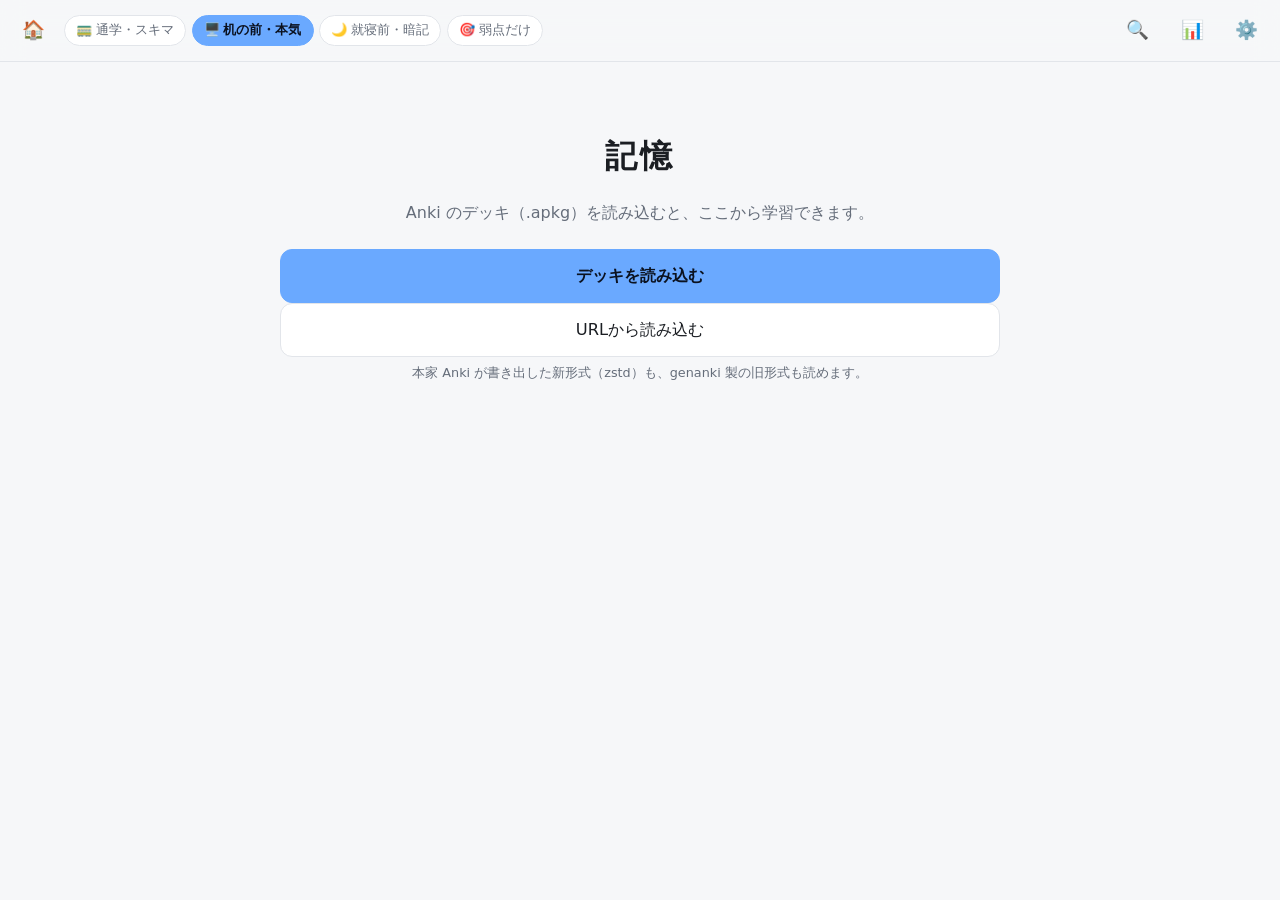
==== index.html @ 16c05936 "学習履歴だけの軽い控え（数KB）を追加。デッキを運ばずに持ち歩ける" ====
<!DOCTYPE html>
<html lang="ja">
<head>
<meta charset="utf-8">
<meta name="viewport" content="width=device-width, initial-scale=1, viewport-fit=cover">
<meta name="theme-color" content="#1b1d21">
<title>記憶 — 自分専用の学習アプリ</title>
<link rel="manifest" href="manifest.webmanifest">
<link rel="apple-touch-icon" href="icon-180.png">
<!-- iOS は manifest を見ないので、全画面表示・題名・ステータスバーは meta で指定する -->
<meta name="apple-mobile-web-app-capable" content="yes">
<meta name="mobile-web-app-capable" content="yes">
<meta name="apple-mobile-web-app-title" content="記憶">
<meta name="apple-mobile-web-app-status-bar-style" content="black-translucent">
<link rel="stylesheet" href="css/style.css">
</head>
<body>

<header id="topbar">
  <button id="btn-home" class="icon-btn" title="ホーム">🏠</button>
  <div id="mode-strip"></div>
  <button id="btn-search" class="icon-btn" title="検索">🔍</button>
  <button id="btn-stats" class="icon-btn" title="統計">📊</button>
  <button id="btn-settings" class="icon-btn" title="設定">⚙️</button>
</header>

<!-- 画面をまたいで出す通知帯。どの画面にいても気づけるようにヘッダ直下に置く。 -->
<div id="banners">
  <div id="update-banner" class="banner hidden">
    <span>新しい版が届いています。</span>
    <button id="btn-reload" class="btn small">今すぐ更新</button>
    <button class="banner-x icon-btn" data-close="update-banner" aria-label="閉じる">✕</button>
  </div>
  <div id="install-banner" class="banner hidden">
    <span>ホーム画面に入れると、圏外でも開けます。</span>
    <button id="btn-install" class="btn small">インストール</button>
    <button class="banner-x icon-btn" data-close="install-banner" aria-label="閉じる">✕</button>
  </div>
  <div id="backup-banner" class="banner warn hidden">
    <span id="backup-msg"></span>
    <button id="btn-backup-now" class="btn small">書き出す</button>
    <button class="banner-x icon-btn" data-close="backup-banner" aria-label="閉じる">✕</button>
  </div>
  <div id="resume-banner" class="banner hidden">
    <span id="resume-msg"></span>
    <button id="btn-resume" class="btn small">続きから</button>
    <button class="banner-x icon-btn" data-close="resume-banner" aria-label="閉じる">✕</button>
  </div>
</div>

<!-- ===================== ホーム ===================== -->
<main id="view-home" class="view">
  <section id="empty-state" class="empty hidden">
    <h1>記憶</h1>
    <p class="lead">Anki のデッキ（.apkg）を読み込むと、ここから学習できます。</p>
    <label class="btn primary big">
      <input type="file" id="file-import-empty" accept=".apkg,.colpkg" hidden>
      デッキを読み込む
    </label>
    <button id="btn-import-url-empty" class="btn big">URLから読み込む</button>
    <p class="hint">本家 Anki が書き出した新形式（zstd）も、genanki 製の旧形式も読めます。</p>
  </section>

  <section id="home-body" class="hidden">
    <div id="today-summary" class="card-panel">
      <div class="today-head">
        <h2>今日</h2>
        <span id="today-date"></span>
      </div>
      <div id="today-counts" class="counts"></div>
      <div id="today-progress" class="progress"><div class="bar"></div></div>
      <div id="today-note" class="muted"></div>
    </div>

    <div class="section-head">
      <h2>デッキ</h2>
      <div class="row-actions">
        <label class="btn small">
          <input type="file" id="file-import" accept=".apkg,.colpkg" hidden>
          読み込む
        </label>
        <button id="btn-new-card" class="btn small">＋作る</button>
        <button id="btn-collapse-all" class="btn small">たたむ</button>
        <button id="btn-only-flagged" class="btn small" title="印を付けたカードだけ">🚩</button>
        <button id="btn-export" class="btn small">書き出す</button>
      </div>
    </div>
    <div id="deck-list"></div>

    <p id="study-hint" class="hint hidden"></p>
    <button id="btn-study-all" class="btn primary big sticky-study">学習をはじめる</button>
  </section>
</main>

<!-- ===================== 学習 ===================== -->
<main id="view-study" class="view hidden">
  <div id="study-head">
    <div id="study-counts"></div>
    <div id="study-deck" class="muted"></div>
  </div>
  <!-- 終わりが見えないと集中が切れるので、残りを常に出す -->
  <div id="study-progress" class="progress"><div class="bar"></div></div>
  <div id="study-progress-text" class="muted"></div>

  <div id="card-area">
    <div id="card-content" class="card-render"></div>
  </div>

  <div id="answer-bar">
    <button id="btn-show" class="btn primary big">解答を見る</button>
    <div id="grade-buttons" class="hidden">
      <button class="grade" data-rating="1"><span class="g-label">思い出せない</span><span class="g-hint">出てこなかった</span><span class="g-ivl"></span></button>
      <button class="grade" data-rating="2"><span class="g-label">あやふや</span><span class="g-hint">時間がかかった</span><span class="g-ivl"></span></button>
      <button class="grade" data-rating="3"><span class="g-label">思い出せた</span><span class="g-hint">少し考えて正解</span><span class="g-ivl"></span></button>
      <button class="grade" data-rating="4"><span class="g-label">即答</span><span class="g-hint">迷わず出た</span><span class="g-ivl"></span></button>
    </div>
    <div id="grade-buttons-2" class="hidden">
      <button class="grade g2" data-rating="1"><span class="g-label">できなかった</span><span class="g-ivl"></span></button>
      <button class="grade g2" data-rating="3"><span class="g-label">できた</span><span class="g-ivl"></span></button>
    </div>
    <div id="undo-strip" class="hidden"><span id="undo-text"></span><button id="undo-now">戻す</button></div>
  </div>

  <div id="study-tools">
    <button id="btn-ai" class="tool">🤖 AIに聞く</button>
    <button id="btn-edit" class="tool">✏️ 直す</button>
    <button id="btn-undo" class="tool">↩ 取り消し</button>
    <button id="btn-suspend" class="tool">⏸ 保留</button>
    <button id="btn-flag" class="tool">🚩 印</button>
  </div>

  <section id="finished" class="hidden empty">
    <h2>今日のぶんは終わりです</h2>
    <p id="finished-detail" class="muted"></p>
    <button id="btn-more" class="btn">制限を超えて続ける</button>
    <button id="btn-back-home" class="btn primary">ホームへ</button>
  </section>
</main>

<!-- ===================== AI パネル ===================== -->
<aside id="ai-panel" class="panel hidden">
  <div class="panel-head">
    <h2>🤖 このカードについて聞く</h2>
    <button id="ai-close" class="icon-btn">✕</button>
  </div>
  <div id="ai-quick-wrap"><div id="ai-quick"></div></div>
  <div id="ai-log"></div>
  <form id="ai-form">
    <textarea id="ai-input" rows="2" placeholder="わからないところを書く…"></textarea>
    <button class="btn primary" type="submit">送る</button>
  </form>
  <p id="ai-status" class="muted"></p>
</aside>

<!-- ===================== 検索 ===================== -->
<main id="view-search" class="view hidden">
  <h1>検索</h1>
  <label class="field">
    <input type="search" id="search-input" placeholder="問題文・答え・タグで探す" autocomplete="off">
  </label>
  <div class="row-actions">
    <label class="chk"><input type="checkbox" id="search-suspended"> 保留も含める</label>
    <label class="chk"><input type="checkbox" id="search-flagged"> 印だけ</label>
  </div>
  <p id="search-meta" class="hint"></p>
  <div id="search-results"></div>
</main>

<!-- ===================== カードを直す ===================== -->
<aside id="edit-panel" class="panel hidden">
  <div class="panel-head">
    <h2 id="edit-title">✏️ カードを直す</h2>
    <button id="edit-close" class="icon-btn">✕</button>
  </div>
  <div id="edit-target" class="hidden">
    <label class="field"><span>入れるデッキ</span><select id="edit-deck"></select></label>
    <label class="field"><span>カードの型</span><select id="edit-notetype"></select></label>
  </div>
  <div id="edit-fields"></div>
  <p class="hint">
    書式（HTML）のまま直します。<code>&lt;img&gt;</code> や数式の記号を消すと表示が崩れるので、
    直したい文字だけ触ってください。書き出した .apkg にも反映されます。
  </p>
  <div class="row-actions">
    <button id="edit-save" class="btn primary">保存する</button>
    <button id="edit-revert" class="btn">元に戻す</button>
  </div>
</aside>

<!-- ===================== 統計 ===================== -->
<main id="view-stats" class="view hidden">
  <h1>統計</h1>
  <div id="stats-body"></div>
</main>

<!-- ===================== 設定 ===================== -->
<main id="view-settings" class="view hidden">
  <h1>設定</h1>

  <section class="card-panel">
    <h2>学習の強さ</h2>
    <label class="field">
      <span>目標保持率（覚えていたい割合）</span>
      <input type="range" id="set-dr" min="0.75" max="0.97" step="0.01">
      <output id="set-dr-out"></output>
    </label>
    <p class="hint">高いほど復習は増えて忘れにくくなります。既定は 0.90。</p>
    <label class="field">
      <span>1日の区切り（この時刻までは前日扱い）</span>
      <input type="number" id="set-rollover" min="0" max="23">時
    </label>
  </section>

  <section class="card-panel">
    <h2>答え合わせのしかた</h2>
    <label class="field"><span>ボタンの数</span>
      <select id="set-grading">
        <option value="2">2つ（できた／できなかった）— 迷わない</option>
        <option value="4">4つ（本家と同じ細かさ）</option>
      </select>
    </label>
    <p class="hint">2つにすると「むずい」と「ふつう」で迷う時間がなくなります。記憶モデルは同じものが動きます。</p>
    <label class="field"><span>押し間違い防止（解答表示から待つ時間）</span>
      <input type="number" id="set-guard" min="0" max="2000" step="100">ミリ秒
    </label>
    <label class="field"><span>解答を出したら解答位置まで自動でスクロール</span>
      <input type="checkbox" id="set-autoscroll">
    </label>
    <label class="field"><span>カード内の「外部AIに聞く」ボタンを隠す</span>
      <input type="checkbox" id="set-hideailinks">
    </label>
    <p class="hint">このアプリはカードを離れずに聞けるので、同じボタンが二重に並ぶのを防ぎます。カードのデータは変更しません。</p>
    <label class="field"><span>文字の大きさ</span>
      <input type="range" id="set-fontsize" min="14" max="24" step="1">
      <output id="set-fontsize-out"></output>
    </label>
  </section>

  <section class="card-panel">
    <h2>試験日</h2>
    <label class="field"><span>本番の日付</span>
      <input type="date" id="set-examdate">
    </label>
    <p class="hint">統計画面に「この進度で全範囲に手が回るか」「1日何枚おろせばよいか」を出します。</p>
  </section>

  <section class="card-panel">
    <h2>出題の調整</h2>
    <label class="field"><span>新規カードの順番</span>
      <select id="set-neworder">
        <option value="position">登録順（デッキの並びどおり）</option>
        <option value="random">日替わりでばらばら</option>
      </select>
    </label>
    <label class="field"><span>同じ期限のカードを日替わりで入れ替える</span><input type="checkbox" id="set-shuffleday"></label>
    <p class="hint">順番そのものを手がかりに思い出してしまうのを防ぎます。期限の前後は崩しません。</p>

    <label class="field"><span>同じ問題から作られた別カードを、その日はもう出さない</span><input type="checkbox" id="set-burysiblings"></label>

    <label class="field"><span>手こずっているカードの判定</span>
      <select id="set-leech-th">
        <option value="0">使わない</option>
        <option value="4">4回まちがえたら</option>
        <option value="6">6回まちがえたら</option>
        <option value="8">8回まちがえたら</option>
        <option value="12">12回まちがえたら</option>
      </select>
    </label>
    <label class="field"><span>そのときどうする</span>
      <select id="set-leech-action">
        <option value="suspend">出題を止める</option>
        <option value="tag">印を付けるだけ（出し続ける）</option>
      </select>
    </label>
    <p class="hint">何度も間違えるカードは覚え方が合っていないことが多く、放っておくと毎日出続けます。</p>

    <div id="deck-limit-editor"></div>
  </section>

  <section class="card-panel">
    <h2>場面別モード</h2>
    <p class="hint">その場でできることだけを出します。枚数と条件を変えられます。</p>
    <div id="mode-editor"></div>
  </section>

  <section class="card-panel">
    <h2>AI</h2>
    <label class="field"><span>使うAI</span>
      <select id="set-ai-provider">
        <option value="gemini">Gemini（無料枠あり）</option>
        <option value="claude">Claude</option>
        <option value="openai">OpenAI互換</option>
        <option value="none">アプリ内では使わない（Claudeのサイトを開く）</option>
      </select>
    </label>
    <label class="field"><span>APIキー</span><input type="password" id="set-ai-key" placeholder="この端末にだけ保存されます"></label>
    <label class="field"><span>モデル</span><input type="text" id="set-ai-model" placeholder="既定: gemini-2.5-flash（無料枠）"></label>
    <label class="field"><span>ベースURL（OpenAI互換のとき）</span><input type="text" id="set-ai-base" placeholder="https://…/v1"></label>
    <p class="hint">
      Gemini のキーは <a href="https://aistudio.google.com/apikey" target="_blank" rel="noopener">Google AI Studio</a>
      で無料で作れます（支払い情報の登録なしのままなら無料枠のみで動き、課金は発生しません）。
      もっと多く使いたい日は モデルに <code>gemini-2.5-flash-lite</code> と入れると1日の上限が緩くなります。
    </p>
    <p class="hint">キーはこの端末の localStorage にだけ入ります。通信は選んだ提供元へ直接行きます。</p>
  </section>

  <section class="card-panel">
    <h2>バックアップ</h2>
    <p class="hint">
      学習履歴はこの端末の中にだけあります。<strong>ブラウザの「閲覧データを削除」で消えます。</strong>
      ときどき .apkg に書き出しておけば、機種変更のときも Anki 本体にも戻せます。
    </p>
    <label class="field"><span>書き出しを催促する間隔</span>
      <select id="set-backup-days">
        <option value="3">3日</option>
        <option value="7">7日</option>
        <option value="14">14日</option>
        <option value="30">30日</option>
        <option value="0">催促しない</option>
      </select>
    </label>
    <p class="hint" id="last-export-note">まだ書き出していません。</p>
    <button id="btn-export-hist" class="btn primary">学習履歴だけを控える（軽い・ふだんはこちら）</button>
    <p class="hint">
      デッキ本体は含めず、<strong>どこまで覚えたかだけ</strong>を出します。数十KBなのでメモやメールにも置けます。
      戻すときは、同じデッキを読み込んでから下の「控えを戻す」で重ねてください。
    </p>
    <label class="btn">
      <input type="file" id="file-import-hist" accept=".gz,.json" hidden>
      控えを戻す
    </label>
    <hr class="sep">
    <button id="btn-export-2" class="btn">デッキごと書き出す（.apkg・Ankiでも読める）</button>
    <p class="hint" id="storage-note"></p>
    <p class="hint warn hidden" id="storage-warn"></p>
    <p class="hint">
      書き出しは、共有できる端末では<strong>そのままドライブやメールへ送れます</strong>。
      端末の中だけに置くと、端末を失ったときに一緒に消えます。
    </p>
  </section>

  <section class="card-panel">
    <h2>アプリ</h2>
    <button id="btn-install-2" class="btn" disabled>ホーム画面に追加</button>
    <p class="hint" id="install-note">この端末の対応状況を確認しています…</p>
    <p class="hint"><a href="privacy.html" target="_blank" rel="noopener">プライバシーについて</a>　/　<a href="LICENSES.txt" target="_blank" rel="noopener">同梱ライブラリのライセンス表示</a></p>
  </section>

  <section class="card-panel">
    <h2>保留中のカード</h2>
    <p class="hint">「⏸ 保留」で止めたカードと、まちがえすぎて自動で止まったカードです。
      ここで解除すると、また出題されるようになります。</p>
    <div id="suspended-list"></div>
    <button id="btn-unsuspend-all" class="btn hidden">すべて解除する</button>
  </section>

  <section class="card-panel">
    <h2>デッキの削除</h2>
    <p class="hint">選んだデッキだけを、配下の階層ごと消します。
      使われなくなった画像・音声も一緒に整理します。他のデッキでも使っている問題は残ります。</p>
    <div id="deck-delete-list"></div>
  </section>

  <section class="card-panel danger">
    <h2>データ</h2>
    <button id="btn-wipe" class="btn danger">全部消す</button>
    <p class="hint">読み込んだデッキと学習履歴を削除します。書き出してから実行してください。</p>
  </section>
</main>

<!-- 引っ張って更新。インストールするとブラウザの標準機能が効かなくなるので自前で持つ。 -->
<div id="ptr" aria-hidden="true"><div id="ptr-ring"></div></div>

<div id="img-viewer" class="hidden"><img alt="拡大表示"><button id="img-close" class="icon-btn">✕</button></div>
<div id="toast" class="hidden"></div>
<div id="busy" class="hidden"><div class="spinner"></div><span id="busy-text"></span></div>

<script>
  window.MathJax = {
    tex: { inlineMath: [["\\(", "\\)"], ["$", "$"]], displayMath: [["\\[", "\\]"], ["$$", "$$"]] },
    options: { skipHtmlTags: ["script", "noscript", "style", "textarea", "pre", "code"] },
    startup: { typeset: false },
  };
</script>
<script src="vendor/tex-mml-chtml.js" id="MathJax-script" async></script>
<script src="vendor/sql-wasm.js"></script>
<script src="vendor/jszip.min.js"></script>
<script src="vendor/fzstd.js"></script>
<script type="module" src="js/main.js"></script>
</body>
</html>
---- css/style.css ----
:root {
  --bg: #14161a;
  --bg-elev: #1c1f25;
  --bg-card: #21252c;
  --line: #2e333c;
  --fg: #e8eaed;
  --fg-dim: #9aa2ae;
  --accent: #6aa9ff;
  --accent-dim: #2a4a7a;
  --good: #57c98a;
  --warn: #e5b25d;
  --bad: #e0685f;
  --radius: 14px;
  --tap: 48px;
}

@media (prefers-color-scheme: light) {
  :root {
    --bg: #f6f7f9;
    --bg-elev: #ffffff;
    --bg-card: #ffffff;
    --line: #e2e5ea;
    --fg: #1b1e23;
    --fg-dim: #656d7a;
  }
}

* { box-sizing: border-box; }

html, body {
  margin: 0;
  padding: 0;
  background: var(--bg);
  color: var(--fg);
  font-family: -apple-system, BlinkMacSystemFont, "Hiragino Sans", "Yu Gothic UI",
    "Noto Sans JP", system-ui, sans-serif;
  font-size: 16px;
  line-height: 1.7;
  -webkit-text-size-adjust: 100%;
  overscroll-behavior-y: contain;
}

body { padding-bottom: env(safe-area-inset-bottom); }

.hidden { display: none !important; }
.muted { color: var(--fg-dim); font-size: 0.86rem; }
.hint { color: var(--fg-dim); font-size: 0.8rem; margin: 0.3rem 0 0; }

/* ---------- 上部バー ---------- */
#topbar {
  position: sticky;
  top: 0;
  z-index: 20;
  display: flex;
  align-items: center;
  gap: 0.4rem;
  padding: 0.4rem 0.6rem;
  padding-top: calc(0.4rem + env(safe-area-inset-top));
  background: color-mix(in srgb, var(--bg) 88%, transparent);
  backdrop-filter: blur(12px);
  border-bottom: 1px solid var(--line);
}

.icon-btn {
  min-width: var(--tap);
  min-height: var(--tap);
  border: 0;
  background: transparent;
  color: var(--fg);
  font-size: 1.15rem;
  border-radius: 12px;
  cursor: pointer;
}
.icon-btn:active { background: var(--bg-card); }

#mode-strip {
  flex: 1;
  /* min-width:0 が無いと flex 項目が中身の幅より縮まず、ページ全体が横に伸びて
     右側（設定ボタンやカード本文）が画面外に出る */
  min-width: 0;
  display: flex;
  gap: 0.35rem;
  overflow-x: auto;
  scrollbar-width: none;
}
#mode-strip::-webkit-scrollbar { display: none; }

.mode-chip {
  flex: 0 0 auto;
  padding: 0.35rem 0.7rem;
  border-radius: 999px;
  border: 1px solid var(--line);
  background: var(--bg-elev);
  color: var(--fg-dim);
  font-size: 0.82rem;
  white-space: nowrap;
  cursor: pointer;
}
.mode-chip[aria-pressed="true"] {
  background: var(--accent);
  border-color: var(--accent);
  color: #0b1220;
  font-weight: 600;
}

/* ---------- 画面共通 ---------- */
.view { padding: 1rem 0.9rem 6rem; max-width: 780px; margin: 0 auto; }
h1 { font-size: 1.5rem; margin: 0.2rem 0 1rem; }
h2 { font-size: 1.05rem; margin: 0 0 0.5rem; }

.card-panel {
  background: var(--bg-card);
  border: 1px solid var(--line);
  border-radius: var(--radius);
  padding: 0.9rem 1rem;
  margin-bottom: 1rem;
}

.section-head {
  display: flex;
  align-items: center;
  justify-content: space-between;
  margin: 1.2rem 0 0.5rem;
}
.row-actions { display: flex; gap: 0.4rem; }

.btn {
  display: inline-flex;
  align-items: center;
  justify-content: center;
  gap: 0.4rem;
  min-height: var(--tap);
  padding: 0 1rem;
  border-radius: 12px;
  border: 1px solid var(--line);
  background: var(--bg-elev);
  color: var(--fg);
  font-size: 0.95rem;
  font-family: inherit;
  cursor: pointer;
}
.btn:active { transform: translateY(1px); }
.btn.primary { background: var(--accent); border-color: var(--accent); color: #0b1220; font-weight: 600; }
.btn.big { width: 100%; min-height: 54px; font-size: 1.02rem; }
.btn.small { min-height: 38px; padding: 0 0.8rem; font-size: 0.85rem; }
.btn.danger { border-color: var(--bad); color: var(--bad); }

/* ---------- 今日 ---------- */
.today-head { display: flex; justify-content: space-between; align-items: baseline; }
.counts { display: flex; gap: 1.2rem; margin: 0.5rem 0; }
.counts .c { display: flex; flex-direction: column; }
.counts .n { font-size: 1.6rem; font-weight: 700; line-height: 1.2; }
.counts .l { font-size: 0.75rem; color: var(--fg-dim); }
.counts .new .n { color: var(--accent); }
.counts .learn .n { color: var(--warn); }
.counts .rev .n { color: var(--good); }

.progress { height: 6px; background: var(--line); border-radius: 999px; overflow: hidden; margin: 0.5rem 0 0.3rem; }
.progress .bar { height: 100%; width: 0; background: var(--good); transition: width 0.3s; }

/* ---------- デッキ一覧 ---------- */
.deck {
  display: flex;
  align-items: center;
  gap: 0.6rem;
  padding: 0.55rem 0.7rem;
  border-radius: 10px;
  border: 1px solid transparent;
  cursor: pointer;
}
.deck:active { background: var(--bg-card); }
.deck.selected { border-color: var(--accent); background: color-mix(in srgb, var(--accent) 10%, transparent); }
.deck .name { flex: 1; min-width: 0; overflow: hidden; text-overflow: ellipsis; white-space: nowrap; }
.deck .nums { display: flex; gap: 0.5rem; font-size: 0.82rem; font-variant-numeric: tabular-nums; }
.deck .nums .n0 { color: var(--accent); }
.deck .nums .n1 { color: var(--warn); }
.deck .nums .n2 { color: var(--good); }
.deck .nums .zero { color: var(--line); }
.deck[data-depth="1"] { padding-left: 1.6rem; }
.deck[data-depth="2"] { padding-left: 2.6rem; }
.deck[data-depth="3"] { padding-left: 3.4rem; }
.deck .twisty { width: 1.2rem; color: var(--fg-dim); }

.sticky-study {
  position: fixed;
  left: 50%;
  transform: translateX(-50%);
  bottom: calc(1rem + env(safe-area-inset-bottom));
  width: min(720px, calc(100% - 1.8rem));
  box-shadow: 0 8px 28px rgba(0, 0, 0, 0.35);
  z-index: 15;
}

/* ---------- 学習画面 ---------- */
#view-study { padding-bottom: 7.5rem; }
#study-head { display: flex; justify-content: space-between; align-items: center; gap: 0.8rem; }
#study-counts { display: flex; gap: 0.7rem; font-variant-numeric: tabular-nums; font-size: 0.9rem; flex: 0 0 auto; }
#study-deck { min-width: 0; overflow: hidden; text-overflow: ellipsis; white-space: nowrap; text-align: right; }
#study-counts .n0 { color: var(--accent); }
#study-counts .n1 { color: var(--warn); }
#study-counts .n2 { color: var(--good); }

#card-area { margin-top: 0.8rem; }
.card-render {
  background: var(--bg-card);
  border: 1px solid var(--line);
  border-radius: var(--radius);
  padding: 1.1rem;
  min-height: 40vh;
  overflow-wrap: anywhere;
  /* デッキ側のCSSは何が書いてあるか分からないので、はみ出しはここで閉じ込める */
  overflow-x: auto;
}
/* デッキ由来のCSSが固定幅を持っていても画面からはみ出させない */
.card-render .card { max-width: 100% !important; box-sizing: border-box; }
.card-render table, .card-render pre { max-width: 100%; display: block; overflow-x: auto; }
.card-render img { max-width: 100%; height: auto; border-radius: 8px; background: #fff; }
.card-render hr { border: 0; border-top: 1px solid var(--line); margin: 1rem 0; }
.card-render .cloze { color: var(--accent); font-weight: 700; }
.card-render .cloze-blank { color: var(--warn); font-weight: 700; }
.card-render table { border-collapse: collapse; }
.card-render td, .card-render th { border: 1px solid var(--line); padding: 0.2rem 0.4rem; }

#answer-bar {
  position: fixed;
  left: 0;
  right: 0;
  bottom: 0;
  padding: 0.6rem 0.9rem calc(0.6rem + env(safe-area-inset-bottom));
  background: color-mix(in srgb, var(--bg) 92%, transparent);
  backdrop-filter: blur(12px);
  border-top: 1px solid var(--line);
  z-index: 12;
}
#answer-bar > * { max-width: 780px; margin: 0 auto; }

#grade-buttons { display: grid; grid-template-columns: repeat(4, 1fr); gap: 0.4rem; }
.grade {
  display: flex;
  flex-direction: column;
  align-items: center;
  justify-content: center;
  min-height: 58px;
  border-radius: 12px;
  border: 1px solid var(--line);
  background: var(--bg-elev);
  color: var(--fg);
  font-family: inherit;
  cursor: pointer;
}
.grade:active { transform: translateY(1px); }
.grade .g-label { font-size: 0.85rem; font-weight: 600; }
.grade .g-ivl { font-size: 0.72rem; color: var(--fg-dim); font-variant-numeric: tabular-nums; }
.grade[data-rating="1"] { border-color: color-mix(in srgb, var(--bad) 60%, var(--line)); }
.grade[data-rating="1"] .g-label { color: var(--bad); }
.grade[data-rating="3"] { border-color: color-mix(in srgb, var(--good) 60%, var(--line)); }
.grade[data-rating="3"] .g-label { color: var(--good); }

.grade .g-hint {
  font-size: 0.66rem;
  color: var(--fg-dim);
  line-height: 1.3;
  margin-top: 1px;
}
#grade-buttons-2 { display: grid; grid-template-columns: repeat(2, 1fr); gap: 0.5rem; }
.grade.g2 { min-height: 62px; }
.grade.g2 .g-label { font-size: 1rem; }
#grade-buttons-2 .grade[data-rating="1"] { border-color: color-mix(in srgb, var(--bad) 70%, var(--line)); }
#grade-buttons-2 .grade[data-rating="3"] { border-color: color-mix(in srgb, var(--good) 70%, var(--line)); }
.grade[disabled] { opacity: 0.45; pointer-events: none; }

/* 押し間違えた直後に、その場で戻せる帯 */
#undo-strip {
  display: flex;
  align-items: center;
  justify-content: space-between;
  gap: 0.6rem;
  margin-top: 0.4rem;
  padding: 0.35rem 0.6rem;
  border-radius: 10px;
  background: var(--bg-card);
  border: 1px solid var(--line);
  font-size: 0.8rem;
  color: var(--fg-dim);
}
#undo-strip button {
  border: 0;
  background: transparent;
  color: var(--accent);
  font-family: inherit;
  font-size: 0.85rem;
  font-weight: 600;
  cursor: pointer;
  padding: 0.2rem 0.4rem;
}

/* 数式の描画が終わるまでのちらつきを抑える */
.card-render { transition: opacity 0.12s; }
.card-render.typesetting { opacity: 0.25; }
.card-render mjx-container { overflow-x: auto; overflow-y: hidden; max-width: 100%; }
.card-render mjx-container[display="true"] { margin: 0.6em 0; }
.card-render img { cursor: zoom-in; }

/* 画像の拡大表示 */
#img-viewer {
  position: fixed;
  inset: 0;
  background: rgba(0, 0, 0, 0.92);
  z-index: 60;
  display: flex;
  align-items: center;
  justify-content: center;
}
#img-viewer img {
  max-width: 100%;
  max-height: 100%;
  object-fit: contain;
  background: #fff;
  border-radius: 6px;
}
#img-close {
  position: absolute;
  top: calc(0.5rem + env(safe-area-inset-top));
  right: 0.5rem;
  color: #fff;
  background: rgba(255, 255, 255, 0.15);
  border-radius: 50%;
}

/* カード本文に重ならないよう、浮かせずカードの下に横一列で置く */
#study-tools {
  display: flex;
  flex-wrap: wrap;
  justify-content: flex-end;
  gap: 0.35rem;
  margin-top: 0.6rem;
}
.tool {
  border: 1px solid var(--line);
  background: color-mix(in srgb, var(--bg-elev) 92%, transparent);
  color: var(--fg-dim);
  border-radius: 999px;
  padding: 0.35rem 0.7rem;
  font-size: 0.78rem;
  font-family: inherit;
  cursor: pointer;
  backdrop-filter: blur(6px);
}
.tool.on { color: var(--accent); border-color: var(--accent); }

/* ---------- AIパネル ---------- */
.panel {
  position: fixed;
  inset: auto 0 0 0;
  max-height: 78vh;
  background: var(--bg-elev);
  border-top: 1px solid var(--line);
  border-radius: 18px 18px 0 0;
  z-index: 30;
  display: flex;
  flex-direction: column;
  padding: 0.8rem 0.9rem calc(0.8rem + env(safe-area-inset-bottom));
  box-shadow: 0 -10px 40px rgba(0, 0, 0, 0.4);
}
.panel-head { display: flex; justify-content: space-between; align-items: center; }
#ai-quick { display: flex; flex-wrap: wrap; gap: 0.35rem; margin: 0.4rem 0; }
#ai-quick button {
  border: 1px solid var(--line);
  background: var(--bg-card);
  color: var(--fg);
  border-radius: 999px;
  padding: 0.3rem 0.7rem;
  font-size: 0.8rem;
  font-family: inherit;
  cursor: pointer;
}
#ai-log { flex: 1; overflow-y: auto; margin: 0.4rem 0; }
.ai-msg { padding: 0.5rem 0.7rem; border-radius: 12px; margin-bottom: 0.5rem; white-space: pre-wrap; }
.ai-msg.me { background: color-mix(in srgb, var(--accent) 16%, transparent); }
.ai-msg.ai { background: var(--bg-card); border: 1px solid var(--line); }
#ai-form { display: flex; gap: 0.4rem; align-items: flex-end; }
#ai-input {
  flex: 1;
  background: var(--bg-card);
  color: var(--fg);
  border: 1px solid var(--line);
  border-radius: 12px;
  padding: 0.5rem;
  font-family: inherit;
  font-size: 0.95rem;
  resize: vertical;
}

/* ---------- 設定・入力 ---------- */
.field { display: flex; align-items: center; gap: 0.6rem; margin: 0.6rem 0; flex-wrap: wrap; }
.field > span { flex: 1 0 12rem; font-size: 0.9rem; }
.field input[type="text"], .field input[type="password"], .field input[type="number"], .field select {
  background: var(--bg);
  color: var(--fg);
  border: 1px solid var(--line);
  border-radius: 10px;
  padding: 0.5rem 0.6rem;
  font-family: inherit;
  font-size: 0.92rem;
  min-height: 42px;
  flex: 1 1 8rem;
}
.field input[type="range"] { flex: 1 1 8rem; }
.card-panel.danger { border-color: color-mix(in srgb, var(--bad) 40%, var(--line)); }

.mode-row {
  border: 1px solid var(--line);
  border-radius: 12px;
  padding: 0.6rem 0.8rem;
  margin-bottom: 0.6rem;
}
.mode-row .mr-head { display: flex; align-items: center; gap: 0.5rem; }
.mode-row .mr-name { font-weight: 600; }
.mode-row .mr-fields { display: flex; gap: 0.6rem; flex-wrap: wrap; margin-top: 0.4rem; }
.mode-row label { font-size: 0.8rem; color: var(--fg-dim); display: flex; align-items: center; gap: 0.3rem; }
.mode-row input[type="number"] { width: 5rem; }

/* ---------- 統計 ---------- */
.stat-grid { display: grid; grid-template-columns: repeat(auto-fit, minmax(120px, 1fr)); gap: 0.7rem; }
.stat { background: var(--bg-card); border: 1px solid var(--line); border-radius: 12px; padding: 0.7rem 0.8rem; }
.stat .v { font-size: 1.5rem; font-weight: 700; }
.stat .k { font-size: 0.75rem; color: var(--fg-dim); }
.bars { display: flex; align-items: flex-end; gap: 4px; height: 110px; margin-top: 0.6rem; }
.bars .b { flex: 1; background: var(--accent); border-radius: 4px 4px 0 0; min-height: 2px; position: relative; }
.bars .b span { position: absolute; top: -1.1rem; left: 0; right: 0; text-align: center; font-size: 0.68rem; color: var(--fg-dim); }
.bar-labels { display: flex; gap: 4px; }
.bar-labels div { flex: 1; text-align: center; font-size: 0.68rem; color: var(--fg-dim); }

/* ---------- 空・トースト ---------- */
.empty { text-align: center; padding: 3rem 1rem; }
.empty h1 { font-size: 2rem; letter-spacing: 0.1em; }
.lead { color: var(--fg-dim); margin-bottom: 1.4rem; }

#toast {
  position: fixed;
  bottom: calc(7rem + env(safe-area-inset-bottom));
  left: 50%;
  transform: translateX(-50%);
  background: var(--bg-card);
  border: 1px solid var(--line);
  color: var(--fg);
  padding: 0.6rem 1rem;
  border-radius: 999px;
  z-index: 40;
  font-size: 0.88rem;
  box-shadow: 0 6px 24px rgba(0, 0, 0, 0.4);
}

#busy {
  position: fixed;
  inset: 0;
  background: rgba(0, 0, 0, 0.55);
  display: flex;
  flex-direction: column;
  align-items: center;
  justify-content: center;
  gap: 0.8rem;
  z-index: 50;
  color: #fff;
}
.spinner {
  width: 34px;
  height: 34px;
  border: 3px solid rgba(255, 255, 255, 0.25);
  border-top-color: #fff;
  border-radius: 50%;
  animation: spin 0.8s linear infinite;
}
@keyframes spin { to { transform: rotate(360deg); } }

/* ------------------------------------------------ 通知帯（更新・インストール・バックアップ） */
#banners { position: sticky; top: 0; z-index: 40; }
.banner {
  display: flex; align-items: center; gap: 10px;
  padding: 10px 12px; background: var(--bg-elev);
  border-bottom: 1px solid var(--line); font-size: 14px;
}
.banner > span { flex: 1; min-width: 0; }   /* 長文で横に伸びないように */
.banner.warn { border-left: 3px solid #e0a341; }
.banner-x { flex: none; opacity: .6; }

/* ------------------------------------------------ 引っ張って更新 */
#ptr {
  position: fixed; top: 0; left: 50%; z-index: 60;
  /* 指の動きに合わせて動かすので、既定は画面の上に隠しておく */
  transform: translate(-50%, -48px);
  width: 34px; height: 34px; pointer-events: none; opacity: 0;
  display: grid; place-items: center;
  background: var(--bg-elev); border: 1px solid var(--line);
  border-radius: 999px; box-shadow: 0 2px 10px rgba(0, 0, 0, .35);
}
#ptr.snap { transition: transform .22s ease, opacity .22s ease; }
#ptr-ring {
  width: 16px; height: 16px; border-radius: 999px;
  border: 2px solid var(--accent-dim); border-top-color: var(--accent);
}
#ptr.ready #ptr-ring { border-color: var(--accent); border-top-color: var(--accent); }
#ptr.spin #ptr-ring { animation: ptr-spin .7s linear infinite; }
@keyframes ptr-spin { to { transform: rotate(360deg); } }

/* ------------------------------------------------ デッキの折りたたみ */
.twist {
  flex: none; width: 30px; height: 30px; margin-left: -4px;
  display: grid; place-items: center;
  background: none; border: 0; padding: 0;
  color: var(--fg-dim); font-size: 13px; line-height: 1;
  transition: transform .15s ease;
}
.twist.shut { transform: rotate(-90deg); }
.twist.empty { visibility: hidden; }   /* 場所だけ空けて名前の頭を揃える */

/* ------------------------------------------------ 教科ごとの上限 */
.sub { font-size: 0.95rem; margin: 1rem 0 0.2rem; color: var(--fg); }
.field.deck-limit > span { flex: 1 1 10rem; font-size: 0.86rem; }
.field.deck-limit input[type="number"] { flex: 0 0 6rem; }

/* ------------------------------------------------ 学習中の進捗 */
#study-progress { margin: 0.2rem 0 0.1rem; }
#study-progress .bar { height: 100%; background: var(--accent); border-radius: 999px; transition: width .2s ease; }
#study-progress-text { font-size: 0.78rem; text-align: right; margin-bottom: 0.3rem; }

/* ------------------------------------------------ AIの過去のやりとり */
.ai-past-head {
  display: flex; align-items: center; gap: 8px;
  font-size: 0.8rem; color: var(--fg-dim);
  padding: 4px 0 6px; border-bottom: 1px solid var(--line); margin-bottom: 6px;
}
.ai-past-head .btn { margin-left: auto; }
.ai-msg.old { opacity: .72; }

/* ------------------------------------------------ デッキの削除 */
.deck-del { display: flex; align-items: center; gap: 10px; padding: 8px 0; border-bottom: 1px solid var(--line); }
.deck-del .name { flex: 1; min-width: 0; overflow: hidden; text-overflow: ellipsis; white-space: nowrap; }

/* 印だけに絞っているときは、押した状態が分かるようにする */
#btn-only-flagged.on { background: var(--accent); color: #fff; border-color: var(--accent); }

/* ------------------------------------------------ 検索 */
#search-input { width: 100%; font-size: 16px; }  /* 16px 未満だと iOS が勝手に拡大する */
.chk { display: inline-flex; align-items: center; gap: 6px; font-size: 0.85rem; color: var(--fg-dim); }
.hit { padding: 10px 0; border-bottom: 1px solid var(--line); }
.hit-q { font-size: 0.95rem; overflow-wrap: anywhere; }
.hit-a, .hit-meta { font-size: 0.8rem; overflow-wrap: anywhere; }
.hit-actions { display: flex; flex-wrap: wrap; gap: 6px; margin-top: 6px; }
.badge {
  display: inline-block; margin-left: 6px; padding: 0 6px;
  border: 1px solid var(--line); border-radius: 999px; font-size: 0.72rem;
}

/* ------------------------------------------------ カードを直す */
#edit-fields textarea {
  width: 100%; font-family: ui-monospace, SFMono-Regular, Menlo, monospace;
  font-size: 13px; line-height: 1.5; background: var(--bg-card);
  color: var(--fg); border: 1px solid var(--line); border-radius: 8px; padding: 8px;
}
.field.edit-field { display: block; }
.field.edit-field > span { display: block; margin-bottom: 4px; }

/* ------------------------------------------------ 教科ごとの進み具合 */
.deck-stat { margin: 0.7rem 0; }
.deck-stat-head { display: flex; gap: 8px; font-size: 0.85rem; }
.deck-stat-head .name { flex: 1; min-width: 0; overflow: hidden; text-overflow: ellipsis; white-space: nowrap; }
.stack { display: flex; height: 10px; border-radius: 999px; overflow: hidden; background: var(--line); margin-top: 4px; }
.stack > div { height: 100%; }

/* ------------------------------------------------ 図の拡大 */
#img-viewer img { transform-origin: center center; touch-action: none; will-change: transform; }
#img-viewer.zoomed { cursor: grab; }

/* ================================================ 見た目の作り直し（2026-08-06） */

/* ---- 見出しが縦に潰れないようにする ---- */
.section-head { flex-wrap: wrap; gap: 0.5rem; }
.section-head h2 { flex: 0 0 auto; white-space: nowrap; margin: 0; }
.row-actions { flex: 1 1 auto; flex-wrap: wrap; justify-content: flex-end; }
.btn { white-space: nowrap; }
.btn.small { padding: 0 0.7rem; }

/* ---- AIパネル：入力欄が画面外に出ないようにする ---- */
.panel {
  display: flex;
  flex-direction: column;
  max-height: min(86vh, 720px);
  padding-bottom: calc(0.6rem + env(safe-area-inset-bottom));
}
.panel-head { flex: none; }
.panel-head h2 { font-size: 1rem; margin: 0; }

/* 質問の候補は1行に収めて横に流す（3行占有していた） */
#ai-quick {
  flex: none;
  flex-wrap: nowrap;
  overflow-x: auto;
  scrollbar-width: none;
  padding-bottom: 2px;
  -webkit-overflow-scrolling: touch;
}
#ai-quick::-webkit-scrollbar { display: none; }
#ai-quick button { flex: none; white-space: nowrap; }

#ai-log { flex: 1 1 auto; min-height: 0; overscroll-behavior: contain; }
#ai-form { flex: none; }

/* ---- AIの回答を読めるようにする ---- */
.ai-msg { white-space: normal; line-height: 1.75; }
.ai-msg.me {
  font-weight: 600;
  white-space: pre-wrap;
  border-left: 3px solid var(--accent);
  border-radius: 4px 12px 12px 4px;
}
.ai-msg.ai { color: var(--fg); padding: 0.7rem 0.85rem; }
/* 前に聞いた分も薄くしない。読めないと残す意味がない */
.ai-msg.old { opacity: 1; }
.ai-msg.ai.old { border-left: 3px solid var(--line); }

.ai-msg.ai > *:first-child { margin-top: 0; }
.ai-msg.ai > *:last-child { margin-bottom: 0; }
.ai-msg.ai p { margin: 0.55rem 0; }
.ai-msg.ai h3, .ai-msg.ai h4, .ai-msg.ai h5, .ai-msg.ai h6 {
  margin: 0.9rem 0 0.35rem;
  font-size: 0.95rem;
  color: var(--accent);
  font-weight: 700;
}
.ai-msg.ai ul, .ai-msg.ai ol { margin: 0.45rem 0; padding-left: 1.3rem; }
.ai-msg.ai li { margin: 0.25rem 0; }
.ai-msg.ai strong { color: var(--fg); font-weight: 700; }
.ai-msg.ai code {
  background: var(--bg); border: 1px solid var(--line); border-radius: 5px;
  padding: 0 0.3em; font-size: 0.9em;
}
.ai-msg.ai mjx-container { overflow-x: auto; overflow-y: hidden; max-width: 100%; }

/* ---- 学習中は通知帯を出さない（カードの邪魔になる） ---- */
body.studying #banners { display: none; }

/* ---- 仕上げ ---- */
/* AIの見出しをもう少し立てる */
.ai-msg.ai h3, .ai-msg.ai h4, .ai-msg.ai h5, .ai-msg.ai h6 {
  font-size: 1rem;
  padding-bottom: 0.2rem;
  border-bottom: 1px solid var(--line);
}
/* 質問の候補が横に続いていることを示す（右端をぼかす） */
#ai-quick-wrap { position: relative; flex: none; }
#ai-quick-wrap::after {
  content: ""; position: absolute; top: 0; right: 0; bottom: 0; width: 28px;
  background: linear-gradient(to right, transparent, var(--bg-elev));
  pointer-events: none;
}

/* 回答の読み始めを上端に固定するため、位置計算の基準にする */
#ai-log { position: relative; scroll-behavior: auto; }
/* 最後の回答の下に余白を作り、短い回答でも先頭を上端に持ってこられるようにする */
#ai-log::after { content: ""; display: block; height: 60vh; }

/* ------------------------------------------------ 数式が切れないようにする
   overflow-x:auto で横スクロールできる箱にすると、その箱の高さは行の高さで決まる。
   分数や指数のように行より背の高い数式は、上下がはみ出して切られてしまう。
   箱の中に上下の余白を持たせ、行間の指定を数式に持ち込まないことで防ぐ。 */
.card-render mjx-container,
.ai-msg.ai mjx-container {
  overflow-x: auto;
  overflow-y: hidden;
  max-width: 100%;
  line-height: normal;
  padding-top: 0.45em;
  padding-bottom: 0.45em;
}
.card-render mjx-container[display="true"],
.ai-msg.ai mjx-container[display="true"] {
  display: block;
  margin: 0.5em 0;
  padding-top: 0.7em;
  padding-bottom: 0.7em;
}
.ai-msg.ai hr { border: 0; border-top: 1px solid var(--line); margin: 0.9rem 0; }

/* ------------------------------------------------ 下部の学習ボタン
   中央寄せに transform を使うと、押したときの transform:translateY() が
   中央寄せごと打ち消して、ボタンが右へ飛ぶ。margin で中央に置く。 */
.sticky-study {
  left: 0;
  right: 0;
  transform: none;
  margin-left: auto;
  margin-right: auto;
}
.sticky-study:active { transform: translateY(1px); }
#study-hint { margin-bottom: 5.2rem; }
.sep { border: 0; border-top: 1px solid var(--line); margin: 1.1rem 0 0.8rem; }
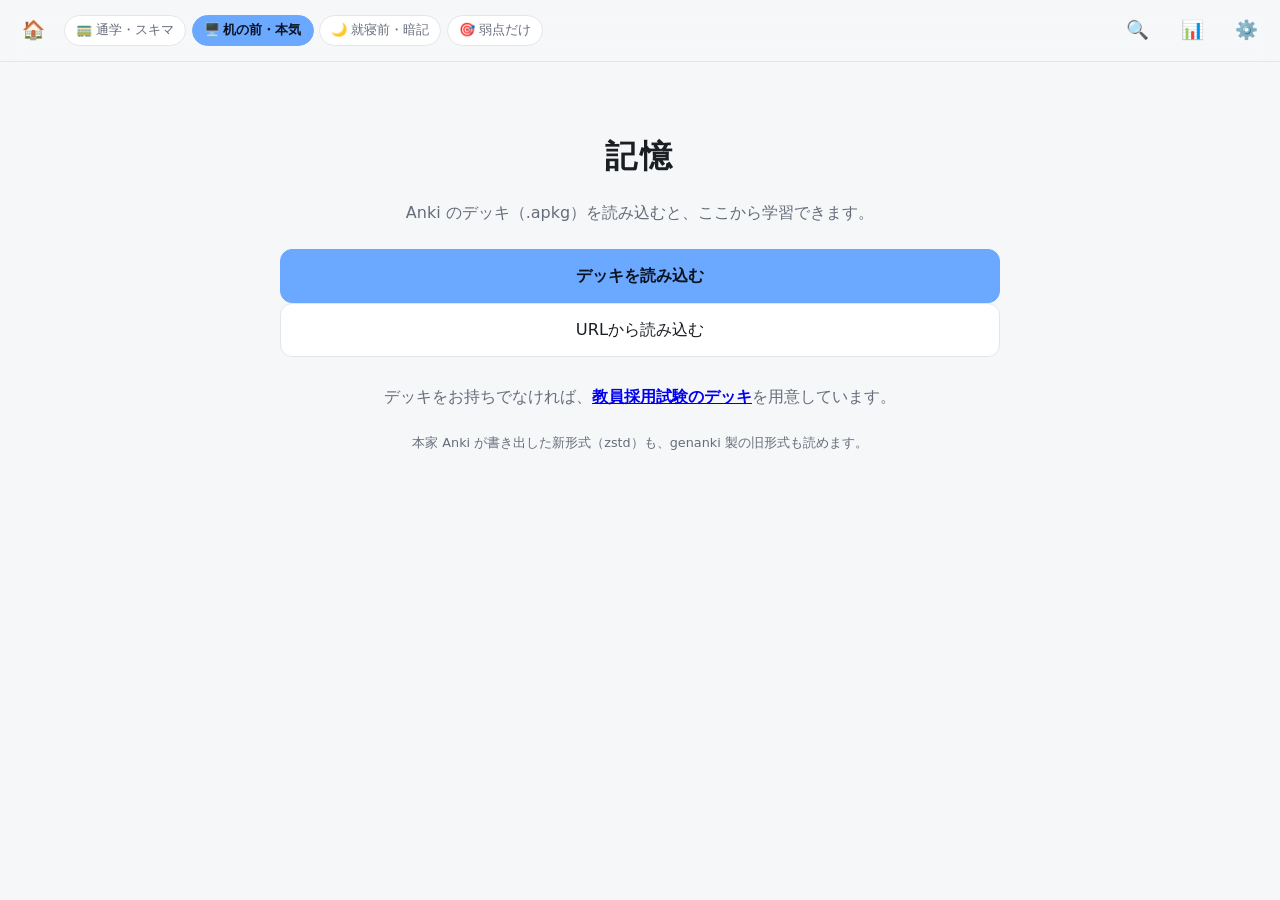
==== commit 3bd60a1d: "教員採用試験のデッキを配布する（法令と告示だけで作った12,732枚） 過去問を一切含まないので、初めて公開できる中身になった。 ・decks.html を追加。Anki / AnkiDroid でも" ====
--- a/index.html
+++ b/index.html
@@ -58,6 +58,9 @@
       デッキを読み込む
     </label>
     <button id="btn-import-url-empty" class="btn big">URLから読み込む</button>
+    <p class="lead" style="margin-top:1.6rem">
+      デッキをお持ちでなければ、<a href="decks.html"><strong>教員採用試験のデッキ</strong></a>を用意しています。
+    </p>
     <p class="hint">本家 Anki が書き出した新形式（zstd）も、genanki 製の旧形式も読めます。</p>
   </section>
 
@@ -197,8 +200,8 @@
 <main id="view-settings" class="view hidden">
   <h1>設定</h1>
 
-  <section class="card-panel">
-    <h2>学習の強さ</h2>
+  <details class="card-panel">
+    <summary>学習の強さ</summary>
     <label class="field">
       <span>目標保持率（覚えていたい割合）</span>
       <input type="range" id="set-dr" min="0.75" max="0.97" step="0.01">
@@ -209,17 +212,17 @@
       <span>1日の区切り（この時刻までは前日扱い）</span>
       <input type="number" id="set-rollover" min="0" max="23">時
     </label>
-  </section>
-
-  <section class="card-panel">
-    <h2>答え合わせのしかた</h2>
+  </details>
+
+  <details class="card-panel">
+    <summary>答え合わせのしかた</summary>
     <label class="field"><span>ボタンの数</span>
       <select id="set-grading">
         <option value="2">2つ（できた／できなかった）— 迷わない</option>
         <option value="4">4つ（本家と同じ細かさ）</option>
       </select>
     </label>
-    <p class="hint">2つにすると「むずい」と「ふつう」で迷う時間がなくなります。記憶モデルは同じものが動きます。</p>
+    <p class="hint">2つにすると迷う時間が減ります。記憶の計算は同じです。</p>
     <label class="field"><span>押し間違い防止（解答表示から待つ時間）</span>
       <input type="number" id="set-guard" min="0" max="2000" step="100">ミリ秒
     </label>
@@ -229,23 +232,23 @@
     <label class="field"><span>カード内の「外部AIに聞く」ボタンを隠す</span>
       <input type="checkbox" id="set-hideailinks">
     </label>
-    <p class="hint">このアプリはカードを離れずに聞けるので、同じボタンが二重に並ぶのを防ぎます。カードのデータは変更しません。</p>
+    <p class="hint">同じボタンが二重に並ぶのを防ぎます。カードは変更しません。</p>
     <label class="field"><span>文字の大きさ</span>
       <input type="range" id="set-fontsize" min="14" max="24" step="1">
       <output id="set-fontsize-out"></output>
     </label>
-  </section>
-
-  <section class="card-panel">
-    <h2>試験日</h2>
+  </details>
+
+  <details class="card-panel">
+    <summary>試験日</summary>
     <label class="field"><span>本番の日付</span>
       <input type="date" id="set-examdate">
     </label>
-    <p class="hint">統計画面に「この進度で全範囲に手が回るか」「1日何枚おろせばよいか」を出します。</p>
-  </section>
-
-  <section class="card-panel">
-    <h2>出題の調整</h2>
+    <p class="hint">統計に「間に合うか」「1日何枚か」を出します。</p>
+  </details>
+
+  <details class="card-panel">
+    <summary>出題の調整</summary>
     <label class="field"><span>新規カードの順番</span>
       <select id="set-neworder">
         <option value="position">登録順（デッキの並びどおり）</option>
@@ -253,7 +256,7 @@
       </select>
     </label>
     <label class="field"><span>同じ期限のカードを日替わりで入れ替える</span><input type="checkbox" id="set-shuffleday"></label>
-    <p class="hint">順番そのものを手がかりに思い出してしまうのを防ぎます。期限の前後は崩しません。</p>
+    <p class="hint">順番で覚えてしまうのを防ぎます。期限の前後は崩しません。</p>
 
     <label class="field"><span>同じ問題から作られた別カードを、その日はもう出さない</span><input type="checkbox" id="set-burysiblings"></label>
 
@@ -272,19 +275,19 @@
         <option value="tag">印を付けるだけ（出し続ける）</option>
       </select>
     </label>
-    <p class="hint">何度も間違えるカードは覚え方が合っていないことが多く、放っておくと毎日出続けます。</p>
+    <p class="hint">放っておくと毎日出続けるカードを止めます。</p>
 
     <div id="deck-limit-editor"></div>
-  </section>
-
-  <section class="card-panel">
-    <h2>場面別モード</h2>
+  </details>
+
+  <details class="card-panel">
+    <summary>場面別モード</summary>
     <p class="hint">その場でできることだけを出します。枚数と条件を変えられます。</p>
     <div id="mode-editor"></div>
-  </section>
-
-  <section class="card-panel">
-    <h2>AI</h2>
+  </details>
+
+  <details class="card-panel">
+    <summary>AI</summary>
     <label class="field"><span>使うAI</span>
       <select id="set-ai-provider">
         <option value="gemini">Gemini（無料枠あり）</option>
@@ -301,26 +304,31 @@
       で無料で作れます（支払い情報の登録なしのままなら無料枠のみで動き、課金は発生しません）。
       もっと多く使いたい日は モデルに <code>gemini-2.5-flash-lite</code> と入れると1日の上限が緩くなります。
     </p>
-    <p class="hint">キーはこの端末の localStorage にだけ入ります。通信は選んだ提供元へ直接行きます。</p>
-  </section>
-
-  <section class="card-panel">
-    <h2>バックアップ</h2>
+    <p class="hint">キーはこの端末にだけ入ります。</p>
+  </details>
+
+  <details class="card-panel">
+    <summary>バックアップ</summary>
     <p class="hint">
       学習履歴はこの端末の中にだけあります。<strong>ブラウザの「閲覧データを削除」で消えます。</strong>
       ときどき .apkg に書き出しておけば、機種変更のときも Anki 本体にも戻せます。
     </p>
-    <label class="field"><span>書き出しを催促する間隔</span>
+    <p class="hint">
+      <strong>控えは自動で保存されます。</strong>下の間隔を過ぎていたら、次に「学習をはじめる」を押したときに
+      端末のダウンロード先へ静かに保存します（追加の操作は不要）。ブラウザの保存領域の外なので、
+      「閲覧データの削除」やアプリの削除では消えません。
+    </p>
+    <label class="field"><span>自動で控える間隔</span>
       <select id="set-backup-days">
         <option value="3">3日</option>
         <option value="7">7日</option>
         <option value="14">14日</option>
         <option value="30">30日</option>
-        <option value="0">催促しない</option>
+        <option value="0">自動で控えない</option>
       </select>
     </label>
     <p class="hint" id="last-export-note">まだ書き出していません。</p>
-    <button id="btn-export-hist" class="btn primary">学習履歴だけを控える（軽い・ふだんはこちら）</button>
+    <button id="btn-export-hist" class="btn primary">いま控える（ドライブ等へ送る）</button>
     <p class="hint">
       デッキ本体は含めず、<strong>どこまで覚えたかだけ</strong>を出します。数十KBなのでメモやメールにも置けます。
       戻すときは、同じデッキを読み込んでから下の「控えを戻す」で重ねてください。
@@ -337,35 +345,56 @@
       書き出しは、共有できる端末では<strong>そのままドライブやメールへ送れます</strong>。
       端末の中だけに置くと、端末を失ったときに一緒に消えます。
     </p>
-  </section>
-
-  <section class="card-panel">
-    <h2>アプリ</h2>
+  </details>
+
+  <details class="card-panel">
+    <summary>アプリ</summary>
     <button id="btn-install-2" class="btn" disabled>ホーム画面に追加</button>
     <p class="hint" id="install-note">この端末の対応状況を確認しています…</p>
     <p class="hint"><a href="privacy.html" target="_blank" rel="noopener">プライバシーについて</a>　/　<a href="LICENSES.txt" target="_blank" rel="noopener">同梱ライブラリのライセンス表示</a></p>
-  </section>
-
-  <section class="card-panel">
-    <h2>保留中のカード</h2>
+  </details>
+
+  <details class="card-panel">
+    <summary>端末を変えるとき</summary>
+    <p class="hint">
+      学習履歴はこの端末の中にあります。<strong>新しい端末へは自動では移りません。</strong>
+      下の手順で移してください（3手で済みます）。
+    </p>
+    <ol class="steps">
+      <li><strong>いまの端末で</strong>「いま控える」を押し、ドライブやメールなど<strong>端末の外</strong>へ送る</li>
+      <li><strong>新しい端末で</strong>アプリを開き、同じデッキ（.apkg）を読み込む</li>
+      <li>「控えを戻す」で①のファイルを選ぶ</li>
+    </ol>
+    <p class="hint">
+      ②のデッキも失うと戻せません。<strong>元の .apkg もドライブ等に置いておいてください。</strong>
+      デッキごと書き出しておけば、①②を1つのファイルでまかなえます。
+    </p>
+    <p class="hint">
+      ※ Androidのアプリ版をお使いの場合は、機種変更のとき
+      <strong>OSが自動で復元する</strong>ため、この手順は不要になることがあります。
+    </p>
+  </details>
+
+  <details class="card-panel">
+    <summary>保留中のカード</summary>
     <p class="hint">「⏸ 保留」で止めたカードと、まちがえすぎて自動で止まったカードです。
       ここで解除すると、また出題されるようになります。</p>
     <div id="suspended-list"></div>
     <button id="btn-unsuspend-all" class="btn hidden">すべて解除する</button>
-  </section>
-
-  <section class="card-panel">
-    <h2>デッキの削除</h2>
+  </details>
+
+  <details class="card-panel">
+    <summary>デッキの削除</summary>
     <p class="hint">選んだデッキだけを、配下の階層ごと消します。
       使われなくなった画像・音声も一緒に整理します。他のデッキでも使っている問題は残ります。</p>
     <div id="deck-delete-list"></div>
-  </section>
-
-  <section class="card-panel danger">
-    <h2>データ</h2>
+  </details>
+
+  <details class="card-panel danger">
+    <summary>データ</summary>
     <button id="btn-wipe" class="btn danger">全部消す</button>
-    <p class="hint">読み込んだデッキと学習履歴を削除します。書き出してから実行してください。</p>
-  </section>
+    <p class="hint">すべて消えます。先に控えを取ってください。</p>
+  </details>
 </main>
 
 <!-- 引っ張って更新。インストールするとブラウザの標準機能が効かなくなるので自前で持つ。 -->
--- a/css/style.css
+++ b/css/style.css
@@ -695,3 +695,36 @@
 .sticky-study:active { transform: translateY(1px); }
 #study-hint { margin-bottom: 5.2rem; }
 .sep { border: 0; border-top: 1px solid var(--line); margin: 1.1rem 0 0.8rem; }
+
+/* ------------------------------------------------ 手順の並び */
+.steps { margin: 0.6rem 0; padding-left: 1.4rem; font-size: 0.88rem; line-height: 1.9; }
+.steps li { margin: 0.35rem 0; }
+
+/* ------------------------------------------------ 設定画面を「開いて読む」形にする
+   説明が縦に全部並ぶと、目的の項目に辿り着く前に読む量で疲れる。
+   既定は見出しだけの一覧にして、必要なものだけ開く。 */
+details.card-panel { padding: 0; }
+details.card-panel > summary {
+  list-style: none;
+  cursor: pointer;
+  padding: 0.95rem 1rem;
+  font-size: 1rem;
+  font-weight: 600;
+  display: flex;
+  align-items: center;
+  gap: 0.5rem;
+  min-height: var(--tap);
+}
+details.card-panel > summary::-webkit-details-marker { display: none; }
+details.card-panel > summary::before {
+  content: "▸";
+  color: var(--fg-dim);
+  font-size: 0.8rem;
+  transition: transform .15s ease;
+}
+details.card-panel[open] > summary::before { transform: rotate(90deg); }
+details.card-panel[open] > summary { border-bottom: 1px solid var(--line); }
+details.card-panel > *:not(summary) { margin-left: 1rem; margin-right: 1rem; }
+details.card-panel > *:last-child { margin-bottom: 1rem; }
+details.card-panel > summary + * { margin-top: 0.8rem; }
+details.card-panel.danger > summary { color: var(--bad); }
